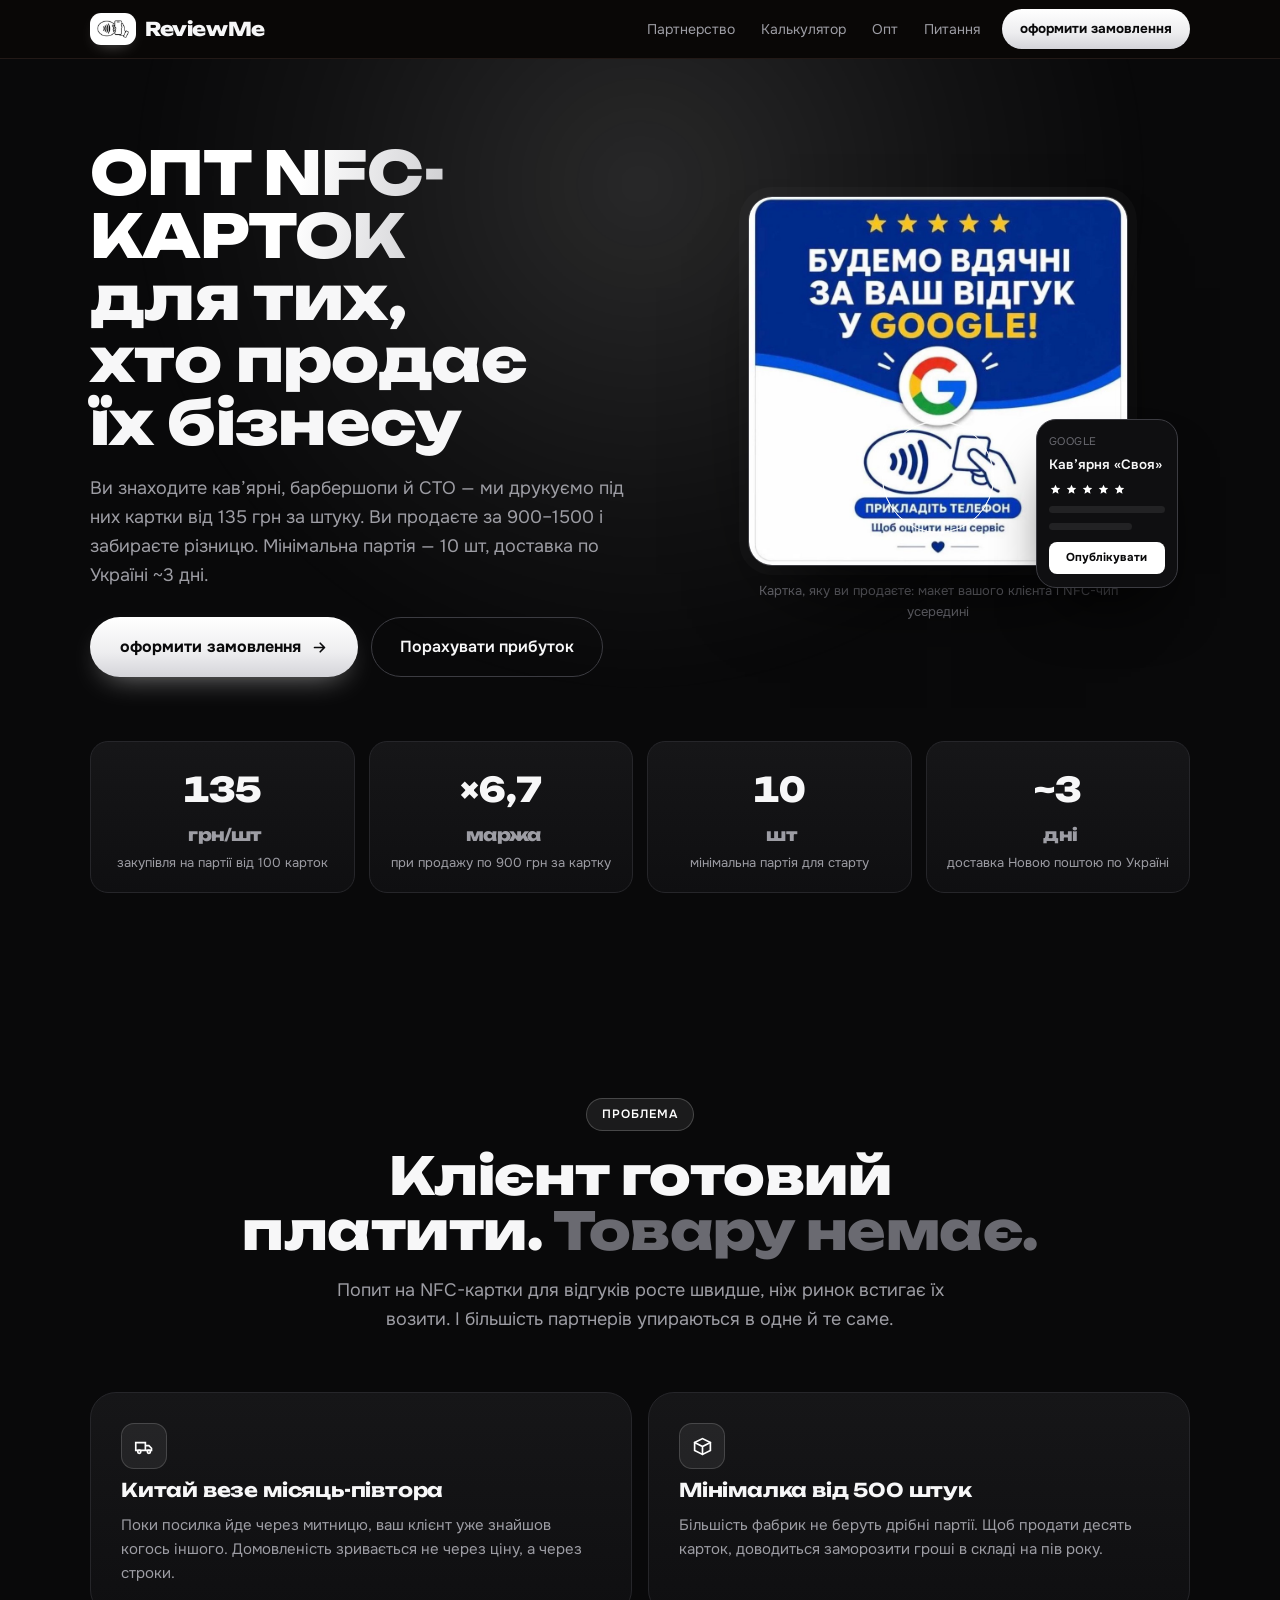
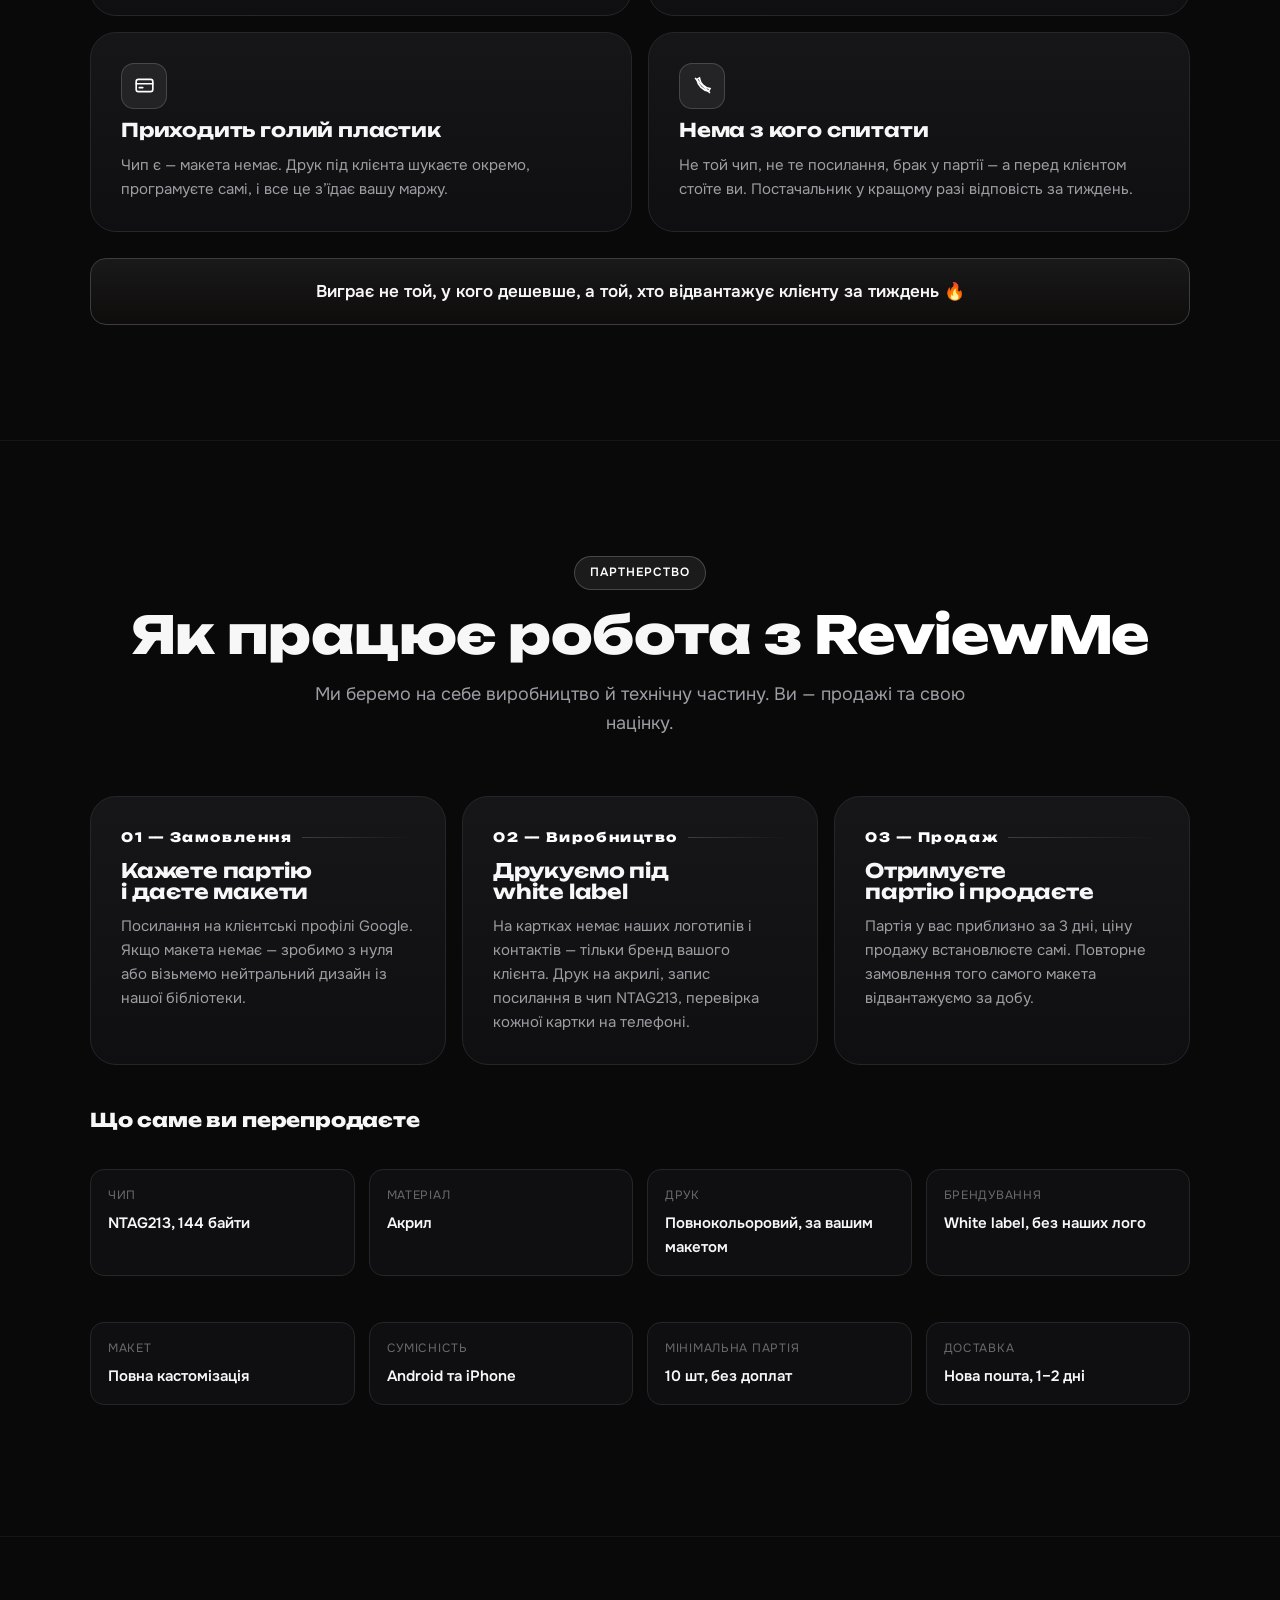
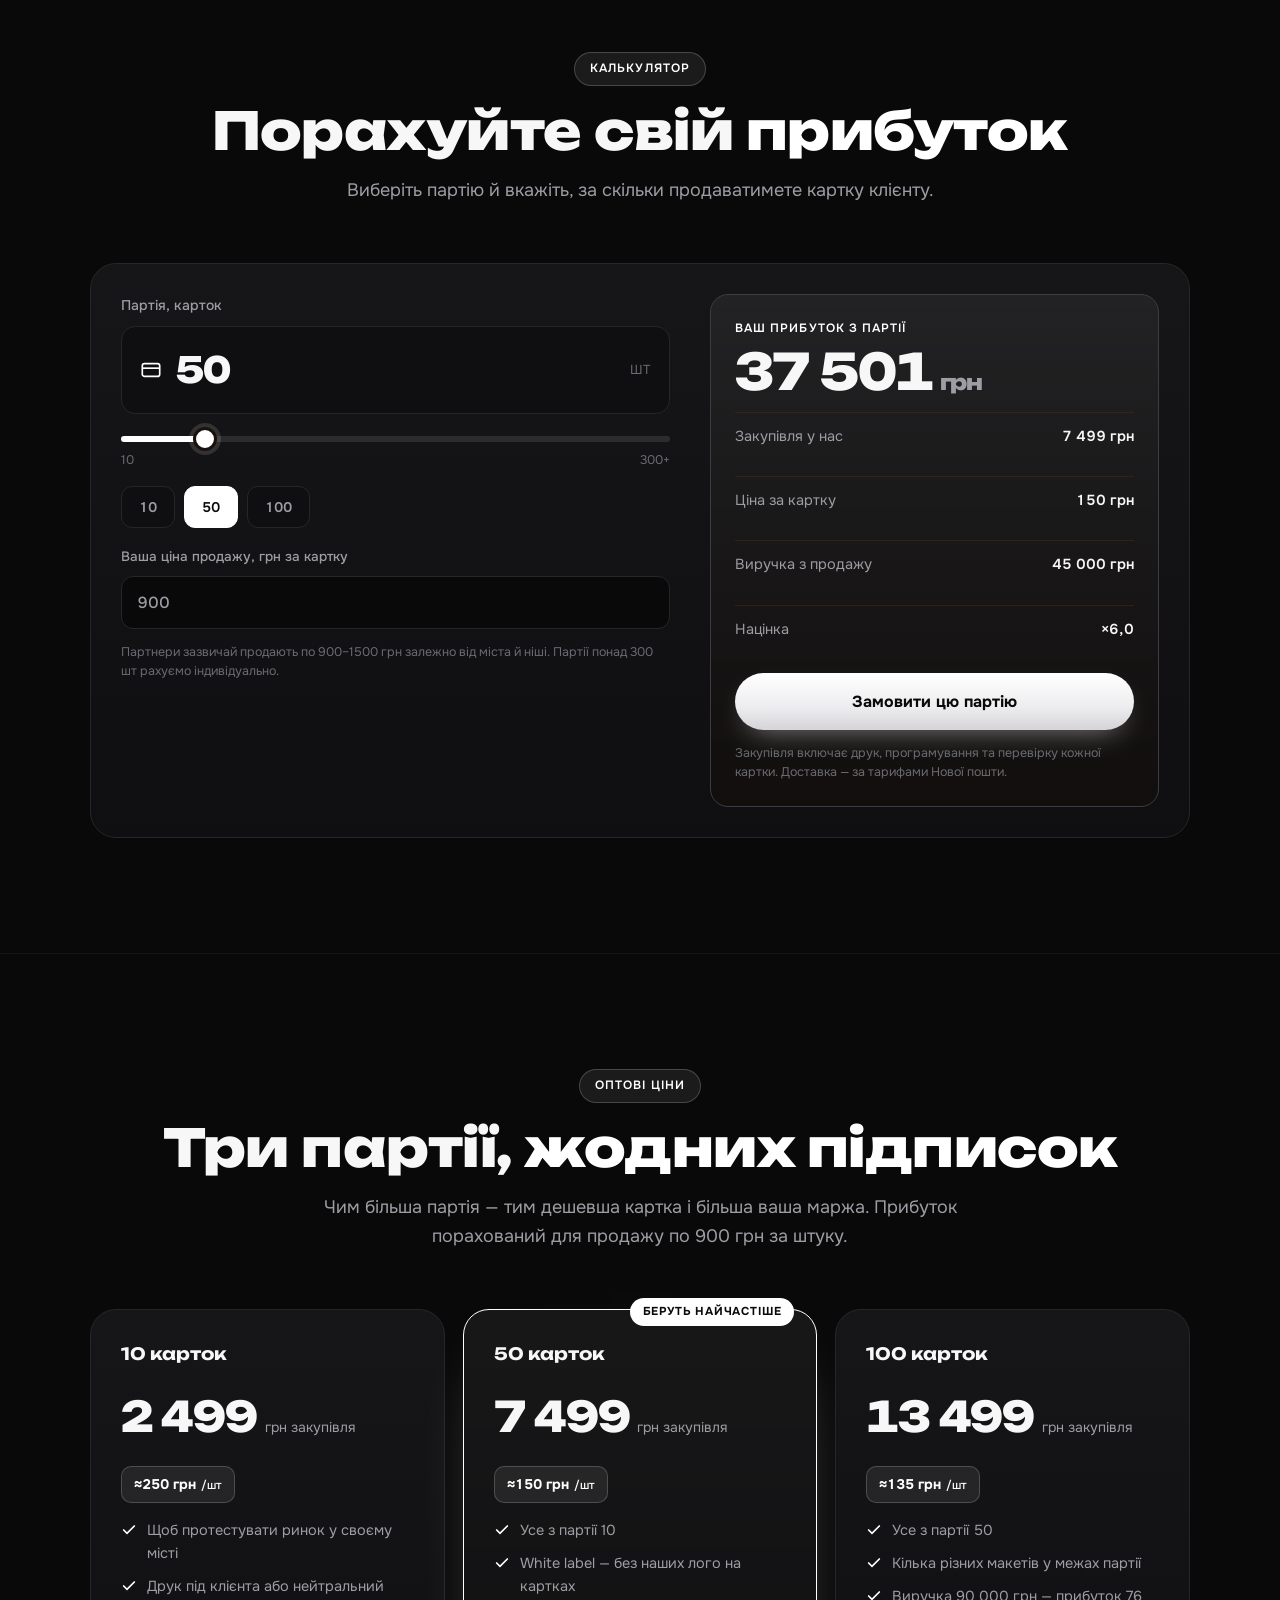
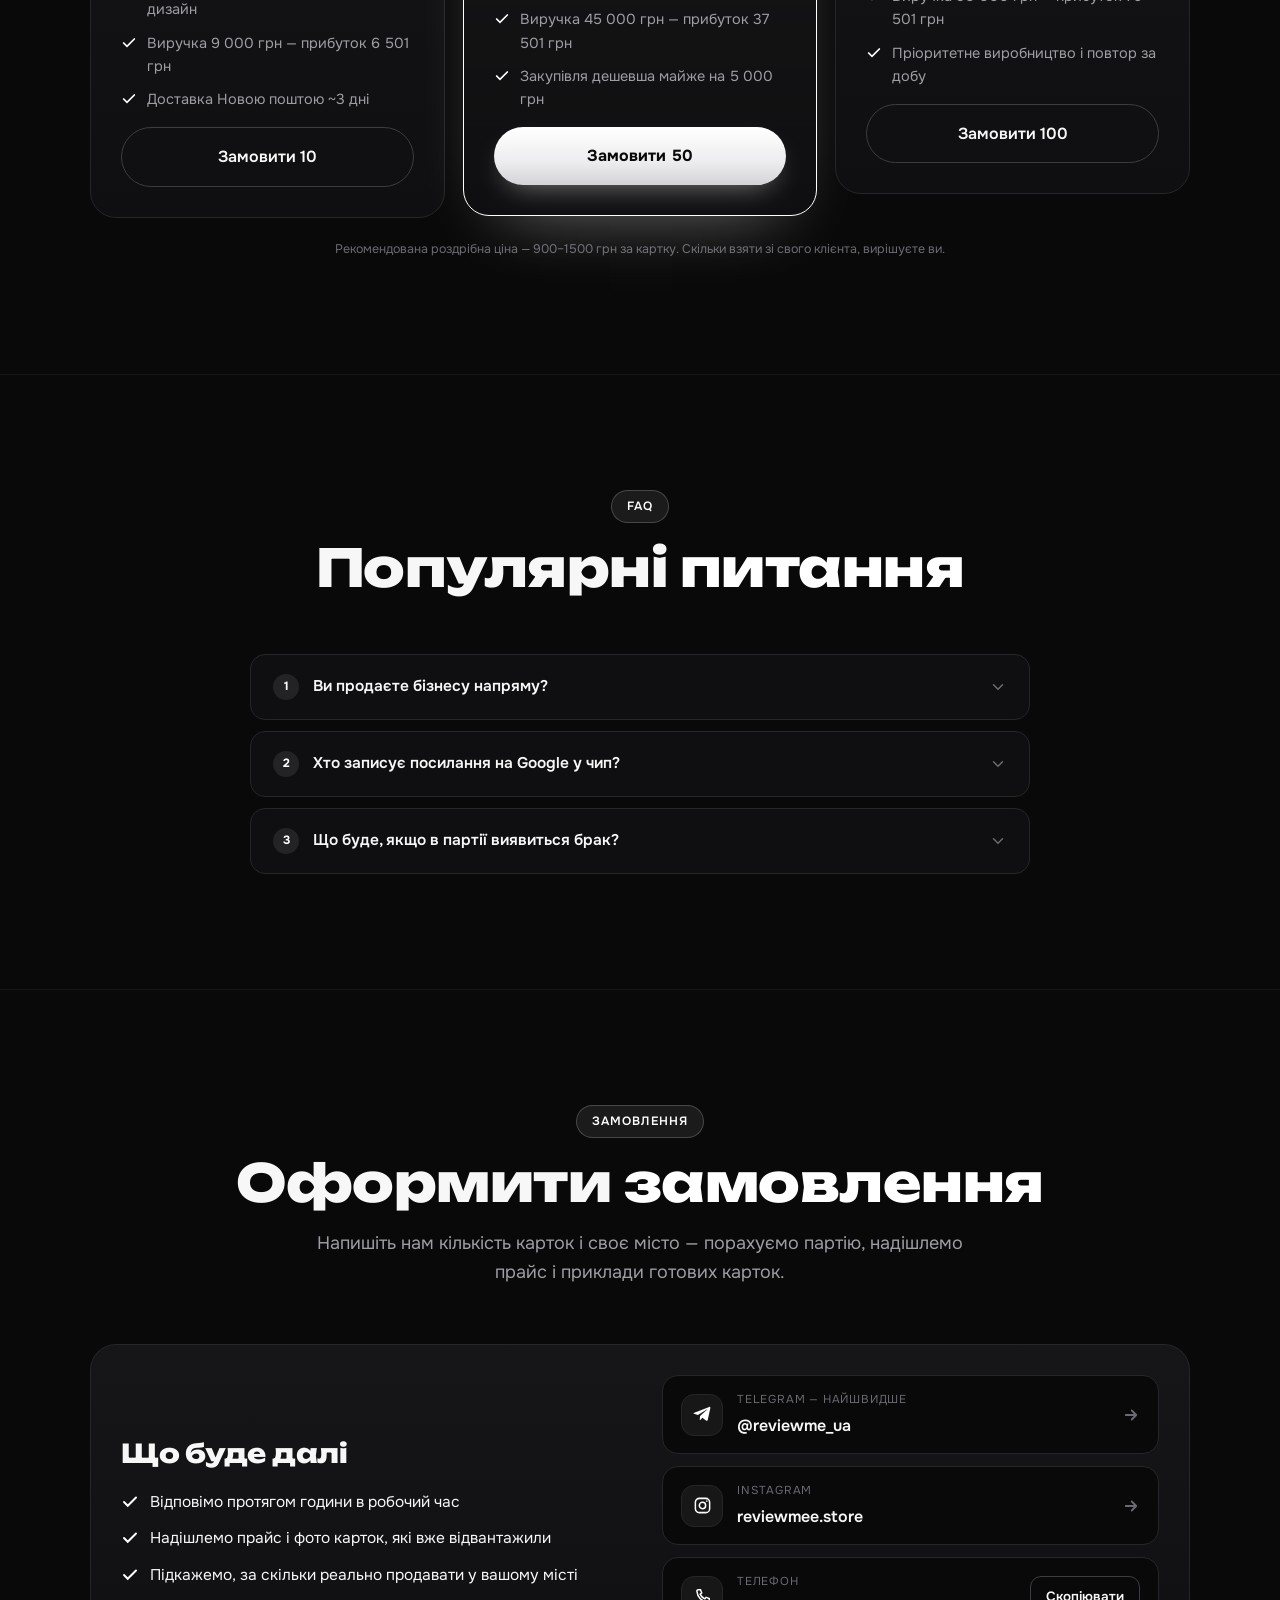
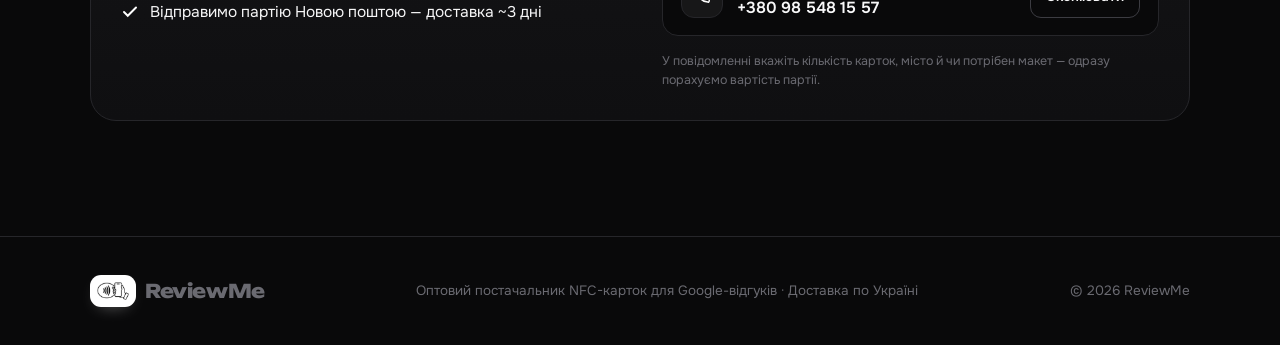
==== index.html @ 2413929a "first" ====
<!doctype html>
<html lang="uk">
<head>
<meta charset="utf-8">
<meta name="viewport" content="width=device-width, initial-scale=1, viewport-fit=cover">
<meta name="theme-color" content="#09090A">
<title>ReviewMe NFC-картки</title>
<meta name="description" content="ReviewMe — оптовий постачальник кастомізованих NFC-карток для Google-відгуків. Партії від 10 шт, white label, доставка по Україні ~3 дні.">
<meta property="og:title" content="ReviewMe — опт NFC-карток для Google-відгуків">
<meta property="og:description" content="Закупівля від 135 грн/шт, продаж від 900 грн. White label, партії від 10 шт, доставка ~3 дні.">
<meta property="og:image" content="assets/card-google.jpg">
<meta property="og:type" content="website">
<link rel="icon" type="image/png" href="assets/favicon.png">
<link rel="preconnect" href="https://fonts.googleapis.com">
<link rel="preconnect" href="https://fonts.gstatic.com" crossorigin>
<link rel="stylesheet" href="https://fonts.googleapis.com/css2?family=Unbounded:wght@600;700;800&family=Onest:wght@400;500;600;700&display=swap">
<link rel="stylesheet" href="css/styles.css">
</head>
<body>
<svg width="0" height="0" style="position:absolute" aria-hidden="true" focusable="false">
  <symbol id="i-check" viewBox="0 0 24 24"><path d="M20 6L9 17l-5-5"/></symbol>
  <symbol id="i-star" viewBox="0 0 24 24"><path d="M12 3l2.6 5.7 6.2.7-4.6 4.2 1.3 6.1L12 16.6 6.5 19.7l1.3-6.1L3.2 9.4l6.2-.7L12 3z"/></symbol>
  <symbol id="i-arrow" viewBox="0 0 24 24"><path d="M5 12h14M13 6l6 6-6 6"/></symbol>
</svg>
<header class="nav">
  <div class="wrap nav-in">
    <a class="logo" href="#top">
      <span class="mark" aria-hidden="true"><i class="rm-mark"></i></span>
      ReviewMe
    </a>
    <nav class="nav-links">
      <a href="#how">Партнерство</a>
      <a href="#calc">Калькулятор</a>
      <a href="#prices">Опт</a>
      <a href="#faq">Питання</a>
    </nav>
    <a class="btn sm nav-cta" href="#order"><span class="full">оформити замовлення</span><span class="short">Замовити</span></a>
  </div>
</header>

<main id="top">

<!-- HERO -->
<section class="hero">
  <div class="glow" aria-hidden="true"></div>
  <div class="wrap hero-in">
    <div class="hero-grid">
    <div class="hero-copy">
    <h1>
      <span class="ln cap">Опт NFC-карток</span>
      <span class="ln">для тих, хто продає</span>
      <span class="ln">їх бізнесу</span>
    </h1>
    <p class="hero-sub">Ви знаходите кав’ярні, барбершопи й СТО — ми друкуємо під них картки від 135 грн за штуку. Ви продаєте за 900–1500 і забираєте різницю. Мінімальна партія — 10 шт, доставка по Україні ~3 дні.</p>
    <div class="hero-cta">
      <a class="btn" href="#order">оформити замовлення
        <svg width="17" height="17" aria-hidden="true"><use href="#i-arrow"/></svg>
      </a>
      <a class="btn-2" href="#calc">Порахувати прибуток</a>
    </div>
    </div>

    <figure class="shot">
      <div class="stage">
        <div class="shot-frame">
          <img src="assets/card-google.jpg" alt="NFC-картка з написом «Будемо вдячні за ваш відгук у Google» та зоною прикладання телефона" width="900" height="876">
          <span class="ripple" aria-hidden="true"><span></span><span></span><span></span></span>
        </div>
        <div class="phone" aria-hidden="true">
          <div class="pt">Google</div>
          <div class="pn">Кав’ярня «Своя»</div>
          <div class="pstars"><svg width="13" height="13" aria-hidden="true"><use href="#i-star"/></svg><svg width="13" height="13" aria-hidden="true"><use href="#i-star"/></svg><svg width="13" height="13" aria-hidden="true"><use href="#i-star"/></svg><svg width="13" height="13" aria-hidden="true"><use href="#i-star"/></svg><svg width="13" height="13" aria-hidden="true"><use href="#i-star"/></svg></div>
          <div class="pbar"></div><div class="pbar"></div>
          <div class="pbtn">Опублікувати</div>
        </div>
      </div>
      <figcaption>Картка, яку ви продаєте: макет вашого клієнта і NFC-чип усередині</figcaption>
    </figure>
    </div>

    <div class="stats">
      <div class="stat"><b>135<span class="u">грн/шт</span></b><span>закупівля на партії від 100 карток</span></div>
      <div class="stat"><b>×6,7<span class="u">маржа</span></b><span>при продажу по 900 грн за картку</span></div>
      <div class="stat"><b>10<span class="u">шт</span></b><span>мінімальна партія для старту</span></div>
      <div class="stat"><b>~3<span class="u">дні</span></b><span>доставка Новою поштою по Україні</span></div>
    </div>
  </div>
</section>

<!-- PROBLEM -->
<section class="sec" id="problem">
  <div class="wrap">
    <div class="head">
      <span class="eyebrow">Проблема</span>
      <h2>Клієнт готовий платити. <span class="ghost">Товару немає.</span></h2>
      <p>Попит на NFC-картки для відгуків росте швидше, ніж ринок встигає їх возити. І більшість партнерів упираються в одне й те саме.</p>
    </div>
    <div class="grid2">
      <div class="card prob">
        <div class="ico"><svg width="21" height="21" viewBox="0 0 24 24" fill="none" stroke="#FFFFFF" stroke-width="1.9" stroke-linecap="round"><path d="M2 7.5h11v9H2zM13 11h4l3 3v2.5h-7"/><circle cx="6" cy="18" r="1.8"/><circle cx="17" cy="18" r="1.8"/></svg></div>
        <h3>Китай везе місяць-півтора</h3>
        <p>Поки посилка йде через митницю, ваш клієнт уже знайшов когось іншого. Домовленість зривається не через ціну, а через строки.</p>
      </div>
      <div class="card prob">
        <div class="ico"><svg width="21" height="21" viewBox="0 0 24 24" fill="none" stroke="#FFFFFF" stroke-width="1.9" stroke-linecap="round"><path d="M3 7.5l9-4.5 9 4.5v9l-9 4.5-9-4.5z"/><path d="M3 7.5l9 4.5 9-4.5M12 12v9"/></svg></div>
        <h3>Мінімалка від 500 штук</h3>
        <p>Більшість фабрик не беруть дрібні партії. Щоб продати десять карток, доводиться заморозити гроші в складі на пів року.</p>
      </div>
      <div class="card prob">
        <div class="ico"><svg width="21" height="21" viewBox="0 0 24 24" fill="none" stroke="#FFFFFF" stroke-width="1.9" stroke-linecap="round"><rect x="2.5" y="5" width="19" height="14" rx="2.5"/><path d="M2.5 10h19M6 14.5h4"/></svg></div>
        <h3>Приходить голий пластик</h3>
        <p>Чип є — макета немає. Друк під клієнта шукаєте окремо, програмуєте самі, і все це з’їдає вашу маржу.</p>
      </div>
      <div class="card prob">
        <div class="ico"><svg width="21" height="21" viewBox="0 0 24 24" fill="none" stroke="#FFFFFF" stroke-width="1.9" stroke-linecap="round"><path d="M4 4l16 16"/><path d="M8.5 3.5a14 14 0 0012 12l-1.5 3a17 17 0 01-13.5-13.5z"/></svg></div>
        <h3>Нема з кого спитати</h3>
        <p>Не той чип, не те посилання, брак у партії — а перед клієнтом стоїте ви. Постачальник у кращому разі відповість за тиждень.</p>
      </div>
    </div>
    <div class="banner">Виграє не той, у кого дешевше, а той, хто відвантажує клієнту за тиждень 🔥</div>
  </div>
</section>

<!-- HOW -->
<section class="sec" id="how">
  <div class="wrap">
    <div class="head">
      <span class="eyebrow">Партнерство</span>
      <h2>Як працює робота з <span class="hot">ReviewMe</span></h2>
      <p>Ми беремо на себе виробництво й технічну частину. Ви — продажі та свою націнку.</p>
    </div>
    <div class="steps">
      <div class="card step">
        <div class="n">01 — Замовлення</div>
        <h3>Кажете партію і даєте макети</h3>
        <p>Посилання на клієнтські профілі Google. Якщо макета немає — зробимо з нуля або візьмемо нейтральний дизайн із нашої бібліотеки.</p>
      </div>
      <div class="card step">
        <div class="n">02 — Виробництво</div>
        <h3>Друкуємо під white label</h3>
        <p>На картках немає наших логотипів і контактів — тільки бренд вашого клієнта. Друк на акрилі, запис посилання в чип NTAG213, перевірка кожної картки на телефоні.</p>
      </div>
      <div class="card step">
        <div class="n">03 — Продаж</div>
        <h3>Отримуєте партію і продаєте</h3>
        <p>Партія у вас приблизно за 3 дні, ціну продажу встановлюєте самі. Повторне замовлення того самого макета відвантажуємо за добу.</p>
      </div>
    </div>

    <h3 class="subhead">Що саме ви перепродаєте</h3>
    <div class="specs">
      <dl class="spec"><dt>Чип</dt><dd>NTAG213, 144 байти</dd></dl>
      <dl class="spec"><dt>Матеріал</dt><dd>Акрил</dd></dl>
      <dl class="spec"><dt>Друк</dt><dd>Повнокольоровий, за вашим макетом</dd></dl>
      <dl class="spec"><dt>Брендування</dt><dd>White label, без наших лого</dd></dl>
      <dl class="spec"><dt>Макет</dt><dd>Повна кастомізація</dd></dl>
      <dl class="spec"><dt>Сумісність</dt><dd>Android та iPhone</dd></dl>
      <dl class="spec"><dt>Мінімальна партія</dt><dd>10 шт, без доплат</dd></dl>
      <dl class="spec"><dt>Доставка</dt><dd>Нова пошта, 1–2 дні</dd></dl>
    </div>
  </div>
</section>

<!-- CALC -->
<section class="sec" id="calc">
  <div class="wrap">
    <div class="head">
      <span class="eyebrow">Калькулятор</span>
      <h2>Порахуйте свій <span class="hot">прибуток</span></h2>
      <p>Виберіть партію й вкажіть, за скільки продаватимете картку клієнту.</p>
    </div>
    <div class="card calc">
      <div>
        <span class="lbl" id="qtyLbl">Партія, карток</span>
        <div class="qty-box">
          <svg width="22" height="22" viewBox="0 0 24 24" fill="none" stroke="#FFFFFF" stroke-width="1.8"><rect x="2.5" y="5" width="19" height="14" rx="2.5"/><path d="M2.5 10h19"/></svg>
          <output id="qtyOut" for="qty">50</output>
          <span class="un">шт</span>
        </div>
        <input type="range" id="qty" min="10" max="300" step="5" value="50" aria-labelledby="qtyLbl">
        <div class="range-ends"><span>10</span><span>300+</span></div>
        <div class="presets" role="group" aria-label="Готові партії">
          <button type="button" class="preset" data-q="10">10</button>
          <button type="button" class="preset" data-q="50" aria-pressed="true">50</button>
          <button type="button" class="preset" data-q="100">100</button>
        </div>
        <label class="sellbox" for="sell">Ваша ціна продажу, грн за картку
          <input id="sell" type="number" min="100" max="5000" step="50" value="900" inputmode="numeric" enterkeyhint="done">
        </label>
        <p class="note">Партнери зазвичай продають по 900–1500 грн залежно від міста й ніші. Партії понад 300 шт рахуємо індивідуально.</p>
      </div>

      <div class="result">
        <div class="rt">Ваш прибуток з партії</div>
        <div class="total"><span id="profit">37 501</span><span class="cur">грн</span></div>
        <div class="rrow"><span>Закупівля у нас</span><b id="total">7 499 грн</b></div>
        <div class="rrow"><span>Ціна за картку</span><b id="per">150 грн</b></div>
        <div class="rrow"><span>Виручка з продажу</span><b id="rev">45 000 грн</b></div>
        <div class="rrow"><span>Націнка</span><b id="margin">×6,0</b></div>
        <a class="btn btn-block" href="#order">Замовити цю партію</a>
        <p class="note">Закупівля включає друк, програмування та перевірку кожної картки. Доставка — за тарифами Нової пошти.</p>
      </div>
    </div>
  </div>
</section>

<!-- PRICES -->
<section class="sec" id="prices">
  <div class="wrap">
    <div class="head">
      <span class="eyebrow">Оптові ціни</span>
      <h2>Три партії, <span class="hot">жодних підписок</span></h2>
      <p>Чим більша партія — тим дешевша картка і більша ваша маржа. Прибуток порахований для продажу по 900 грн за штуку.</p>
    </div>
    <div class="plans">
      <div class="card plan" data-qty="10" data-price="2499">
        <span class="qty">10 карток</span>
        <div class="pr"><b>2 499</b><i>грн закупівля</i></div>
        <span class="per">≈250 грн<small>/шт</small></span>
        <ul>
          <li><svg class="ic-check" width="16" height="16" aria-hidden="true"><use href="#i-check"/></svg>Щоб протестувати ринок у своєму місті</li>
          <li><svg class="ic-check" width="16" height="16" aria-hidden="true"><use href="#i-check"/></svg>Друк під клієнта або нейтральний дизайн</li>
          <li><svg class="ic-check" width="16" height="16" aria-hidden="true"><use href="#i-check"/></svg>Виручка 9 000 грн — прибуток 6 501 грн</li>
          <li><svg class="ic-check" width="16" height="16" aria-hidden="true"><use href="#i-check"/></svg>Доставка Новою поштою ~3 дні</li>
        </ul>
        <a class="btn-2" href="#order">Замовити 10</a>
      </div>
      <div class="card plan best" data-qty="50" data-price="7499">
        <span class="tag">Беруть найчастіше</span>
        <span class="qty">50 карток</span>
        <div class="pr"><b>7 499</b><i>грн закупівля</i></div>
        <span class="per">≈150 грн<small>/шт</small></span>
        <ul>
          <li><svg class="ic-check" width="16" height="16" aria-hidden="true"><use href="#i-check"/></svg>Усе з партії 10</li>
          <li><svg class="ic-check" width="16" height="16" aria-hidden="true"><use href="#i-check"/></svg>White label — без наших лого на картках</li>
          <li><svg class="ic-check" width="16" height="16" aria-hidden="true"><use href="#i-check"/></svg>Виручка 45 000 грн — прибуток 37 501 грн</li>
          <li><svg class="ic-check" width="16" height="16" aria-hidden="true"><use href="#i-check"/></svg>Закупівля дешевша майже на 5 000 грн</li>
        </ul>
        <a class="btn" href="#order">Замовити 50</a>
      </div>
      <div class="card plan" data-qty="100" data-price="13499">
        <span class="qty">100 карток</span>
        <div class="pr"><b>13 499</b><i>грн закупівля</i></div>
        <span class="per">≈135 грн<small>/шт</small></span>
        <ul>
          <li><svg class="ic-check" width="16" height="16" aria-hidden="true"><use href="#i-check"/></svg>Усе з партії 50</li>
          <li><svg class="ic-check" width="16" height="16" aria-hidden="true"><use href="#i-check"/></svg>Кілька різних макетів у межах партії</li>
          <li><svg class="ic-check" width="16" height="16" aria-hidden="true"><use href="#i-check"/></svg>Виручка 90 000 грн — прибуток 76 501 грн</li>
          <li><svg class="ic-check" width="16" height="16" aria-hidden="true"><use href="#i-check"/></svg>Пріоритетне виробництво і повтор за добу</li>
        </ul>
        <a class="btn-2" href="#order">Замовити 100</a>
      </div>
    </div>
    <p class="note note-center">Рекомендована роздрібна ціна — 900–1500 грн за картку. Скільки взяти зі свого клієнта, вирішуєте ви.</p>
  </div>
</section>

<!-- FAQ -->
<section class="sec" id="faq">
  <div class="wrap">
    <div class="head">
      <span class="eyebrow">FAQ</span>
      <h2>Популярні <span class="hot">питання</span></h2>
    </div>
    <div class="faq">
      <details>
        <summary><span class="num">1</span>Ви продаєте бізнесу напряму?<svg class="chev" width="18" height="18" viewBox="0 0 24 24" fill="none" stroke="currentColor" stroke-width="2" stroke-linecap="round"><path d="M6 9l6 6 6-6"/></svg></summary>
        <p>Ні. Ми працюємо тільки на опт із партнерами. До ваших клієнтів не звертаємось, своїх контактів на картках не лишаємо і у вашому місті з вами не конкуруємо.</p>
      </details>
      <details>
        <summary><span class="num">2</span>Хто записує посилання на Google у чип?<svg class="chev" width="18" height="18" viewBox="0 0 24 24" fill="none" stroke="currentColor" stroke-width="2" stroke-linecap="round"><path d="M6 9l6 6 6-6"/></svg></summary>
        <p>Ви самі — під кожного свого клієнта. Картки приходять чистими: відкриваєте застосунок для NFC, вставляєте посилання на профіль клієнта й прикладаєте картку. Це займає хвилину, перезаписувати можна скільки завгодно разів.</p>
      </details>
      <details>
        <summary><span class="num">3</span>Що буде, якщо в партії виявиться брак?<svg class="chev" width="18" height="18" viewBox="0 0 24 24" fill="none" stroke="currentColor" stroke-width="2" stroke-linecap="round"><path d="M6 9l6 6 6-6"/></svg></summary>
        <p>Кожну картку перевіряємо перед відправкою. Якщо чип усе ж відмовив протягом 12 місяців — міняємо за наш рахунок і без розглядів, щоб ви не втратили клієнта.</p>
      </details>
    </div>
  </div>
</section>

<!-- ORDER -->
<section class="sec" id="order">
  <div class="wrap">
    <div class="head">
      <span class="eyebrow">Замовлення</span>
      <h2>Оформити <span class="hot">замовлення</span></h2>
      <p>Напишіть нам кількість карток і своє місто — порахуємо партію, надішлемо прайс і приклади готових карток.</p>
    </div>
    <div class="card order">
      <div>
        <h3 class="order-title">Що буде далі</h3>
        <ul>
          <li><svg class="ic-check" width="18" height="18" aria-hidden="true"><use href="#i-check"/></svg>Відповімо протягом години в робочий час</li>
          <li><svg class="ic-check" width="18" height="18" aria-hidden="true"><use href="#i-check"/></svg>Надішлемо прайс і фото карток, які вже відвантажили</li>
          <li><svg class="ic-check" width="18" height="18" aria-hidden="true"><use href="#i-check"/></svg>Підкажемо, за скільки реально продавати у вашому місті</li>
          <li><svg class="ic-check" width="18" height="18" aria-hidden="true"><use href="#i-check"/></svg>Відправимо партію Новою поштою — доставка ~3 дні</li>
        </ul>
      </div>

      <div class="contact-list">
        <a class="contact" href="https://t.me/reviewme_ua">
          <span class="ci"><svg width="19" height="19" viewBox="0 0 24 24" fill="#FFFFFF"><path d="M21.8 4.3L18.6 19c-.2 1-.9 1.3-1.8.8l-4.9-3.6-2.4 2.3c-.3.3-.5.5-1 .5l.4-5 9.1-8.2c.4-.3-.1-.5-.6-.2L6.2 12.7l-4.8-1.5c-1-.3-1-1 .2-1.5l18.9-7.3c.9-.3 1.6.2 1.3 1.9z"/></svg></span>
          <span class="ct"><span>Telegram — найшвидше</span><b>@reviewme_ua</b></span>
          <svg class="go" width="18" height="18" aria-hidden="true"><use href="#i-arrow"/></svg>
        </a>

        <a class="contact" href="https://www.instagram.com/reviewmee.store">
          <span class="ci"><svg width="19" height="19" viewBox="0 0 24 24" fill="none" stroke="#FFFFFF" stroke-width="1.9"><rect x="3" y="3" width="18" height="18" rx="5"/><circle cx="12" cy="12" r="4"/><circle cx="17.5" cy="6.5" r="1" fill="#FFFFFF" stroke="none"/></svg></span>
          <span class="ct"><span>Instagram</span><b>reviewmee.store</b></span>
          <svg class="go" width="18" height="18" aria-hidden="true"><use href="#i-arrow"/></svg>
        </a>

        <div class="contact">
          <span class="ci"><svg width="19" height="19" viewBox="0 0 24 24" fill="none" stroke="#FFFFFF" stroke-width="1.9" stroke-linecap="round"><path d="M6.5 3.5h3l1.5 4-2 1.5a12 12 0 006 6l1.5-2 4 1.5v3c0 1-.8 1.7-1.8 1.6C11 18.4 5.6 13 4.9 5.3 4.8 4.3 5.5 3.5 6.5 3.5z"/></svg></span>
          <span class="ct"><span>Телефон</span><b><a id="tel" class="tel" href="tel:+380985481557">+380 98 548 15 57</a></b></span>
          <button class="copybtn" type="button" data-copy="tel">Скопіювати</button>
        </div>

        <p class="note">У повідомленні вкажіть кількість карток, місто й чи потрібен макет — одразу порахуємо вартість партії.</p>
      </div>
    </div>
  </div>
</section>

</main>

<footer>
  <div class="wrap foot">
    <a class="logo" href="#top">
      <span class="mark" aria-hidden="true"><i class="rm-mark"></i></span>
      ReviewMe
    </a>
    <span>Оптовий постачальник NFC-карток для Google-відгуків · Доставка по Україні</span>
    <span>© 2026 ReviewMe</span>
  </div>
</footer>

<div class="sticky" id="sticky"><a class="btn" href="#order">оформити замовлення</a></div>

<script src="js/main.js" defer></script>
</body>
</html>
---- css/styles.css ----
:root{
  color-scheme: dark;
  --ink:#09090A;
  --ink-2:#0F0F11;
  --surface:#161618;
  --surface-2:#1C1C1F;
  --line:#26262A;
  --line-hot:#3C3C42;
  --text:#F7F7F8;
  --muted:#9D9DA4;
  --dim:#6A6A71;
  --accent:#FFFFFF;
  --accent-soft:#FFFFFF;
  --accent-deep:#C9C9CE;
  --on-accent:#0A0A0B;
  --star:#FFFFFF;
  --ok:#FFFFFF;
  --radius:18px;
  --radius-lg:26px;
  --maxw:1140px;
  --display:"Unbounded","Trebuchet MS",system-ui,sans-serif;
  --body:"Onest","Helvetica Neue",Arial,sans-serif;
}
html{-webkit-text-size-adjust:100%;text-size-adjust:100%;scroll-behavior:smooth;scroll-padding-top:78px}
*{box-sizing:border-box;-webkit-tap-highlight-color:transparent}
[hidden]{display:none!important}
body{
  margin:0;
  background:var(--ink);
  color:var(--text);
  font-family:var(--body);
  font-size:16px;
  line-height:1.6;
  -webkit-font-smoothing:antialiased;
  overflow-x:hidden;
}
img{max-width:100%}
a{color:inherit}
h1,h2,h3,h4{font-family:var(--display);font-weight:800;line-height:1.05;margin:0;text-wrap:balance;letter-spacing:-0.01em}
p{margin:0}
button,input,select{font:inherit;color:inherit}

.wrap{width:100%;max-width:var(--maxw);margin-inline:auto;padding-inline:20px}
section{position:relative}
.sec{padding-block:clamp(64px,9vw,118px)}
.sec + .sec{border-top:1px solid rgba(42,31,27,.55)}

/* ---------- shared bits ---------- */
.eyebrow{
  display:inline-block;padding:6px 15px;border-radius:999px;
  background:rgba(255,255,255,0.074);border:1px solid rgba(255,255,255,0.198);
  color:var(--accent-soft);font-size:12px;font-weight:600;letter-spacing:.09em;text-transform:uppercase;
}
.head{text-align:center;display:flex;flex-direction:column;align-items:center;gap:18px;margin-bottom:clamp(34px,5vw,58px)}
.head h2{font-size:clamp(28px,5.1vw,52px)}
.head p{color:var(--muted);max-width:56ch;font-size:clamp(15px,1.6vw,18px)}
.hot{color:var(--accent)}
.ghost{color:var(--dim)}

.btn{
  display:inline-flex;align-items:center;justify-content:center;gap:10px;
  padding:16px 30px;border-radius:999px;border:0;cursor:pointer;
  font-family:var(--body);font-weight:700;font-size:16px;text-decoration:none;
  background:linear-gradient(180deg,#FFFFFF,#EDEDEF 60%,#D4D4D9);
  color:var(--on-accent);box-shadow:0 12px 30px -14px rgba(255,255,255,.55);
  transition:transform .18s ease, box-shadow .18s ease, filter .18s ease;
}
.btn:hover{transform:translateY(-2px);box-shadow:0 18px 40px -14px rgba(255,255,255,.7)}
.btn.sm{padding:9px 18px;font-size:13.5px;box-shadow:none}
.btn-2{
  display:inline-flex;align-items:center;justify-content:center;gap:10px;
  padding:16px 28px;border-radius:999px;cursor:pointer;text-decoration:none;
  background:transparent;border:1px solid var(--line-hot);color:var(--text);font-weight:600;
  transition:background .18s ease,border-color .18s ease;
}
.btn-2:hover{background:rgba(255,255,255,0.05);border-color:var(--accent)}
:focus-visible{outline:2px solid var(--accent-soft);outline-offset:3px;border-radius:6px}

.card{
  background:linear-gradient(180deg,var(--surface),var(--ink-2));
  border:1px solid var(--line);border-radius:var(--radius-lg);
  padding:clamp(22px,2.6vw,30px);
}

/* ---------- header ---------- */
header.nav{
  position:sticky;top:env(safe-area-inset-top,0px);z-index:40;
  background:rgba(10,8,7,.82);backdrop-filter:blur(14px);
  border-bottom:1px solid rgba(42,31,27,.8);
}
.nav-in{display:flex;align-items:center;gap:22px;height:58px}
.logo{display:flex;align-items:center;gap:9px;font-family:var(--display);font-weight:800;font-size:19px;letter-spacing:-.02em;text-decoration:none}
.logo .mark{
  width:46px;height:32px;border-radius:11px;display:grid;place-items:center;
  background:#FFFFFF;
  box-shadow:0 6px 18px -10px rgba(255,255,255,.6);
}
.rm-mark{
  display:block;width:32px;height:18px;
  background:url("../assets/logo-mark.png") center/contain no-repeat;
}
.rm-mark.lg{width:40px;height:22px}
.nav-links{display:flex;gap:26px;margin-left:auto;font-size:14px;color:var(--muted)}
.nav-links a{text-decoration:none;transition:color .15s ease}
.nav-links a:hover{color:var(--text)}
.nav .btn{margin-left:auto}
.nav-links + .btn{margin-left:0}

/* ---------- hero ---------- */
.hero{position:relative;overflow:hidden;padding-block:clamp(48px,6.5vw,86px) clamp(56px,7vw,96px)}
.glow{position:absolute;inset:0;pointer-events:none;z-index:0}
.glow::before{
  content:"";position:absolute;left:50%;top:-46%;translate:-50% 0;
  width:min(1100px,150vw);aspect-ratio:1/1;border-radius:50%;
  background:radial-gradient(circle,rgba(255,255,255,.13),rgba(255,255,255,.04) 42%,transparent 66%);
  filter:blur(8px);
}
.hero-in{position:relative;z-index:1}
.hero-grid{display:grid;grid-template-columns:1.04fr .96fr;gap:clamp(26px,4vw,54px);align-items:center}
.hero-copy{display:flex;flex-direction:column;align-items:flex-start;text-align:left}
.hero h1{font-size:clamp(31px,5.4vw,60px);line-height:1.04;max-width:13ch}
.hero h1 .ln{display:block}
.hero h1 .cap{
  text-transform:uppercase;letter-spacing:-.02em;
  background:linear-gradient(100deg,#FFFFFF,#FFFFFF 38%,#8E8E96);
  -webkit-background-clip:text;background-clip:text;color:transparent;
}
.hero-sub{color:var(--muted);font-size:clamp(15px,1.8vw,18px);max-width:58ch;margin-top:20px}
.hero-cta{display:flex;flex-wrap:wrap;gap:13px;margin-top:28px}
.trust{display:flex;align-items:center;flex-wrap:wrap;gap:10px;margin-top:20px;color:var(--dim);font-size:13.5px;max-width:46ch}
.stars{display:inline-flex;gap:2px}

/* ---------- product shot ---------- */
.shot{margin:0;width:100%;display:flex;flex-direction:column;align-items:center;gap:15px}
.stage{position:relative;display:inline-block;width:min(380px,100%)}
.shot-frame{
  position:relative;border-radius:24px;overflow:hidden;
  border:1px solid var(--line-hot);
  box-shadow:0 50px 90px -42px rgba(0,0,0,.95), 0 0 0 9px rgba(255,255,255,.025);
}
.shot-frame img{display:block;width:100%;height:auto}
.shot figcaption{color:var(--dim);font-size:13px;max-width:40ch;text-align:center}
.ripple{position:absolute;left:50%;top:76%;translate:-50% -50%;width:112px;height:112px;pointer-events:none}
.ripple span{
  position:absolute;inset:0;border-radius:50%;border:1.5px solid rgba(255,255,255,.55);
  animation:pulse 2.6s ease-out infinite;
}
.ripple span:nth-child(2){animation-delay:.85s}
.ripple span:nth-child(3){animation-delay:1.7s}
@keyframes pulse{0%{transform:scale(.4);opacity:.8}100%{transform:scale(1.25);opacity:0}}
.phone{
  position:absolute;right:-13%;bottom:-6%;width:142px;
  background:var(--ink-2);border:1px solid var(--line-hot);border-radius:20px;padding:13px 12px;
  box-shadow:0 34px 60px -24px rgba(0,0,0,.95);
}
.phone .pt{font-size:11px;color:var(--dim);letter-spacing:.05em;text-transform:uppercase}
.phone .pn{font-weight:600;font-size:13.5px;margin-top:6px;line-height:1.3;text-align:left}
.phone .pstars{display:flex;gap:3px;margin-top:9px}
.phone .pbar{margin-top:10px;height:7px;border-radius:4px;background:rgba(255,255,255,.08)}
.phone .pbar + .pbar{width:72%}
.phone .pbtn{margin-top:12px;background:var(--accent);color:var(--on-accent);font-size:11.5px;font-weight:700;text-align:center;border-radius:8px;padding:7px}
@media(prefers-reduced-motion:reduce){.ripple span{animation:none;opacity:.3;transform:scale(1)}}
@media(max-width:1060px){.phone{display:none}}
@media(max-width:900px){
  .hero-grid{grid-template-columns:1fr}
  .shot{margin-top:clamp(34px,5vw,48px)}
  .stage{width:min(380px,88%)}
}

.stats{display:grid;grid-template-columns:repeat(4,1fr);gap:14px;margin-top:clamp(44px,5vw,66px);position:relative;z-index:1}
.stat{
  background:linear-gradient(180deg,var(--surface),var(--ink-2));
  border:1px solid var(--line);border-radius:var(--radius);padding:20px 18px;text-align:center;
}
.stat b{display:block;font-family:var(--display);font-weight:800;font-size:clamp(22px,3.2vw,34px);letter-spacing:-.02em;font-variant-numeric:tabular-nums}
.stat b .u{font-size:.5em;color:var(--muted);margin-left:5px}
.stat span{display:block;color:var(--muted);font-size:13px;line-height:1.4;margin-top:7px}

/* ---------- problems ---------- */
.grid2{display:grid;grid-template-columns:repeat(2,1fr);gap:16px}
.prob{display:flex;flex-direction:column;gap:12px}
.ico{
  width:46px;height:46px;border-radius:13px;display:grid;place-items:center;
  background:rgba(255,255,255,0.068);border:1px solid rgba(255,255,255,0.161);
}
.prob h3{font-size:19px;font-family:var(--display);font-weight:700}
.prob p{color:var(--muted);font-size:15px}
.banner{
  margin-top:26px;text-align:center;padding:19px 24px;border-radius:16px;
  background:linear-gradient(180deg,rgba(255,255,255,0.066),rgba(18,14,12,.6));
  border:1px solid var(--line-hot);color:var(--text);font-weight:600;font-size:clamp(14px,1.7vw,17px);
}

/* ---------- steps ---------- */
.steps{display:grid;grid-template-columns:repeat(3,1fr);gap:16px}
.step{position:relative;display:flex;flex-direction:column;gap:12px}
.step .n{
  font-family:var(--display);font-weight:800;font-size:13px;color:var(--accent);
  letter-spacing:.12em;display:flex;align-items:center;gap:10px;
}
.step .n::after{content:"";flex:1;height:1px;background:linear-gradient(90deg,var(--line-hot),transparent)}
.step h3{font-size:20px;font-family:var(--display);font-weight:700}
.step p{color:var(--muted);font-size:15px}

/* ---------- specs ---------- */
.specs{display:grid;grid-template-columns:repeat(4,1fr);gap:14px;margin-top:22px}
.spec{background:var(--ink-2);border:1px solid var(--line);border-radius:14px;padding:16px 17px}
.spec dt{color:var(--dim);font-size:12px;letter-spacing:.06em;text-transform:uppercase}
.spec dd{margin:6px 0 0;font-weight:600;font-size:15px}

/* ---------- calculator ---------- */
.calc{display:grid;grid-template-columns:1.1fr .9fr;gap:clamp(24px,3.4vw,40px);align-items:start}
.lbl{color:var(--muted);font-size:14px;font-weight:500;display:block;margin-bottom:10px}
.qty-box{display:flex;align-items:center;gap:14px;background:var(--ink-2);border:1px solid var(--line);border-radius:14px;padding:14px 18px}
.qty-box output{font-family:var(--display);font-weight:800;font-size:clamp(26px,3.6vw,36px);font-variant-numeric:tabular-nums;letter-spacing:-.02em}
.qty-box .un{margin-left:auto;color:var(--dim);font-size:13px;letter-spacing:.05em;text-transform:uppercase}
input[type=range]{
  -webkit-appearance:none;appearance:none;width:100%;height:6px;border-radius:99px;margin:22px 0 8px;
  background:linear-gradient(90deg,var(--accent) var(--fill,30%),rgba(255,255,255,.1) var(--fill,30%));
}
input[type=range]::-webkit-slider-thumb{-webkit-appearance:none;width:24px;height:24px;border-radius:50%;background:var(--accent);border:3px solid #1A110E;box-shadow:0 0 0 4px rgba(255,255,255,0.124);cursor:pointer}
input[type=range]::-moz-range-thumb{width:20px;height:20px;border-radius:50%;background:var(--accent);border:3px solid #1A110E;cursor:pointer}
.range-ends{display:flex;justify-content:space-between;color:var(--dim);font-size:12.5px}
.presets{display:flex;flex-wrap:wrap;gap:9px;margin-top:16px}
.preset{
  padding:9px 17px;border-radius:11px;background:var(--ink-2);border:1px solid var(--line);
  color:var(--muted);font-weight:600;font-size:14px;cursor:pointer;font-variant-numeric:tabular-nums;
  transition:all .15s ease;
}
.preset:hover{border-color:var(--line-hot);color:var(--text)}
.preset[aria-pressed=true]{background:var(--accent);border-color:var(--accent);color:var(--on-accent)}
.result{background:linear-gradient(180deg,rgba(255,255,255,0.054),rgba(18,14,12,.75));border:1px solid var(--line-hot);border-radius:var(--radius);padding:24px}
.sellbox{display:flex;flex-direction:column;gap:8px;margin-top:18px;color:var(--muted);font-size:13.5px;font-weight:500}
.sellbox input{
  background:var(--ink);border:1px solid var(--line);border-radius:12px;padding:13px 15px;
  font-size:16px;font-variant-numeric:tabular-nums;transition:border-color .15s ease;
}
.sellbox input:focus{border-color:var(--accent);outline:none}
.result .rt{color:var(--accent-soft);font-size:12px;letter-spacing:.09em;text-transform:uppercase;font-weight:600}
.total{font-family:var(--display);font-weight:800;font-size:clamp(34px,5.4vw,50px);letter-spacing:-.03em;margin-top:8px;font-variant-numeric:tabular-nums;line-height:1}
.total .cur{font-size:.42em;color:var(--muted);margin-left:7px}
.rrow{display:flex;justify-content:space-between;gap:12px;padding:12px 0;border-top:1px solid rgba(74,36,26,.6);font-size:14.5px;margin-top:16px}
.rrow span{color:var(--muted)}
.rrow b{font-variant-numeric:tabular-nums;font-weight:600}
.save{color:var(--ok)}
.note{color:var(--dim);font-size:12.5px;margin-top:14px;line-height:1.5}

/* ---------- pricing ---------- */
.plans{display:grid;grid-template-columns:repeat(3,1fr);gap:18px;align-items:start}
.plan{position:relative;display:flex;flex-direction:column;gap:16px}
.plan.best{border-color:var(--accent);background:linear-gradient(180deg,rgba(255,255,255,0.06),var(--ink-2));box-shadow:0 30px 70px -40px rgba(255,255,255,0.496)}
.tag{position:absolute;top:-12px;right:22px;background:var(--accent);color:var(--on-accent);font-size:11.5px;font-weight:700;letter-spacing:.07em;text-transform:uppercase;padding:5px 13px;border-radius:999px}
.plan .qty{font-family:var(--display);font-weight:700;font-size:17px}
.plan .pr{display:flex;align-items:baseline;gap:8px}
.plan .pr b{font-family:var(--display);font-weight:800;font-size:clamp(30px,4.2vw,42px);letter-spacing:-.03em;font-variant-numeric:tabular-nums}
.plan .pr i{font-style:normal;color:var(--muted);font-size:14px}
.per{display:inline-flex;align-self:flex-start;align-items:baseline;gap:5px;background:rgba(255,255,255,0.074);border:1px solid rgba(255,255,255,0.186);color:var(--accent-soft);border-radius:10px;padding:6px 12px;font-weight:700;font-size:14px;font-variant-numeric:tabular-nums}
.plan ul{list-style:none;margin:0;padding:0;display:flex;flex-direction:column;gap:10px;color:var(--muted);font-size:14.5px}
.plan li{display:flex;gap:10px;align-items:flex-start}
.plan li svg{flex:none;margin-top:3px}
.plan .btn,.plan .btn-2{margin-top:auto;width:100%}

/* ---------- faq ---------- */
.faq{max-width:780px;margin-inline:auto;display:flex;flex-direction:column;gap:11px}
details{background:var(--ink-2);border:1px solid var(--line);border-radius:15px;overflow:hidden}
details[open]{border-color:var(--line-hot)}
summary{
  list-style:none;cursor:pointer;padding:19px 22px;display:flex;align-items:center;gap:14px;
  font-weight:600;font-size:15.5px;
}
summary::-webkit-details-marker{display:none}
summary .num{
  flex:none;width:26px;height:26px;border-radius:50%;display:grid;place-items:center;
  background:rgba(255,255,255,0.081);color:var(--accent);font-size:12px;font-weight:700;
}
summary .chev{margin-left:auto;color:var(--dim);transition:transform .2s ease;flex:none}
details[open] summary .chev{transform:rotate(180deg)}
details p{padding:0 22px 20px 62px;color:var(--muted);font-size:15px}

/* ---------- order ---------- */
.order{display:grid;grid-template-columns:1fr 1fr;gap:clamp(24px,3.5vw,44px);align-items:center}
.order ul{list-style:none;margin:22px 0 0;padding:0;display:flex;flex-direction:column;gap:12px;font-size:15.5px}
.order ul li{display:flex;gap:11px;align-items:flex-start;color:var(--text)}
.contact-list{display:flex;flex-direction:column;gap:12px}
.contact{
  display:flex;align-items:center;gap:14px;text-decoration:none;
  background:var(--ink);border:1px solid var(--line);border-radius:16px;padding:15px 18px;
  transition:border-color .16s ease, transform .16s ease;
}
a.contact:hover{border-color:var(--accent);transform:translateY(-2px)}
.contact .ci{width:42px;height:42px;border-radius:13px;flex:none;display:grid;place-items:center;background:rgba(255,255,255,.06);border:1px solid var(--line)}
.contact .ct{display:flex;flex-direction:column;gap:3px;min-width:0}
.contact .ct span{font-size:11.5px;color:var(--dim);letter-spacing:.07em;text-transform:uppercase}
.contact .ct b{font-size:16px;font-weight:600;word-break:break-word}
.contact .go{margin-left:auto;color:var(--dim);flex:none}
.copybtn{
  margin-left:auto;flex:none;background:transparent;border:1px solid var(--line-hot);
  color:var(--text);border-radius:11px;padding:9px 15px;font-size:13.5px;font-weight:600;cursor:pointer;
  transition:border-color .16s ease;
}
.copybtn:hover{border-color:var(--accent)}
.contact-list .note{margin-top:4px}

/* ---------- footer ---------- */
footer{border-top:1px solid var(--line);padding-block:38px;color:var(--dim);font-size:13.5px}
.foot{display:flex;flex-wrap:wrap;gap:18px;align-items:center;justify-content:space-between}
.foot a{text-decoration:none}
.foot a:hover{color:var(--text)}

.sticky{
  position:fixed;right:18px;bottom:calc(18px + env(safe-area-inset-bottom,0px));z-index:50;
  opacity:0;pointer-events:none;transition:opacity .25s ease,transform .25s ease;transform:translateY(10px);
}
.sticky.on{opacity:1;pointer-events:auto;transform:none}

@media(max-width:900px){
  .calc,.order{grid-template-columns:1fr}
  .plans{grid-template-columns:1fr}
  .steps{grid-template-columns:1fr}
  .specs{grid-template-columns:repeat(2,1fr)}
  .stats{grid-template-columns:repeat(2,1fr)}
  .nav-links{display:none}
}


/* ---------- utilities & icons ---------- */
.ic-check{flex:none;margin-top:3px;fill:none;stroke:#FFFFFF;stroke-width:2.6;stroke-linecap:round}
.order ul .ic-check{margin-top:3px}
.mlist .ic-check{margin-top:4px}
[class~="go"],.btn svg{fill:none;stroke:currentColor;stroke-width:2.4;stroke-linecap:round;stroke-linejoin:round}
.pstars svg{fill:#FFFFFF}
.subhead{margin-top:46px;font-size:19px}
.order-title{font-size:clamp(20px,2.6vw,26px)}
.btn-block{width:100%;margin-top:20px}
.note-center{text-align:center;margin-top:22px}
.per small{font-weight:500}

.nav-cta .short{display:none}
.nav-cta{white-space:nowrap}
.tel{text-decoration:none}
@media(prefers-reduced-motion:reduce){html{scroll-behavior:auto}}

/* ---------- touch devices: no sticky hover states ---------- */
@media(hover:none){
  .btn:hover,a.contact:hover{transform:none}
  .btn:hover{box-shadow:0 12px 30px -14px rgba(255,255,255,.55)}
}

/* ---------- phones ---------- */
@media(max-width:640px){
  body{font-size:15.5px}
  .wrap{padding-inline:max(16px,env(safe-area-inset-left)) max(16px,env(safe-area-inset-right))}
  .sec{padding-block:52px}
  .head{gap:14px;margin-bottom:28px}
  .nav-in{height:50px;gap:10px}
  .logo{font-size:16px;gap:7px}
  .logo .mark{width:36px;height:26px;border-radius:9px}
  .rm-mark{width:26px;height:14px}
  .nav-cta .full{display:none}
  .nav-cta .short{display:inline}
  .nav .btn.sm{min-height:36px;padding:7px 16px;font-size:13px;margin-left:auto}

  .hero{padding-block:32px 48px}
  .hero-sub{margin-top:16px}
  .hero-cta{margin-top:22px;width:100%}
  .hero-cta .btn,.hero-cta .btn-2{width:100%;min-height:54px}
  .stats{gap:10px;margin-top:36px}
  .stat{padding:16px 12px}

  .grid2,.steps{gap:12px}
  .grid2{grid-template-columns:1fr}
  .card{padding:20px 18px;border-radius:22px}
  .specs{gap:10px}
  .spec{padding:13px 14px}
  .banner{padding:16px 18px}

  /* calculator */
  .qty-box{padding:12px 16px}
  input[type=range]{height:8px;margin:26px 0 10px;touch-action:pan-y}
  input[type=range]::-webkit-slider-thumb{width:32px;height:32px}
  input[type=range]::-moz-range-thumb{width:26px;height:26px}
  .presets{display:grid;grid-template-columns:repeat(3,1fr);gap:10px}
  .preset{min-height:48px;padding:10px}
  .sellbox input{min-height:50px}
  .result{padding:20px 18px}
  .btn-block{min-height:54px}

  /* pricing */
  .plans{display:flex;flex-direction:column;gap:22px}
  .plan .btn,.plan .btn-2{min-height:54px}

  /* faq */
  summary{padding:16px 16px;min-height:56px;gap:12px}
  details p{padding:0 18px 18px}

  /* order / contacts */
  .contact{padding:13px 14px;gap:12px;min-height:68px}
  .contact .ct b{font-size:15.5px}
  .copybtn{min-height:44px}
  .order ul{gap:14px}

  /* footer + sticky CTA as a full-width bar */
  footer{padding-block:30px calc(96px + env(safe-area-inset-bottom,0px))}
  .foot{flex-direction:column;align-items:flex-start;gap:14px}
  .sticky{
    left:0;right:0;bottom:0;padding:10px 16px calc(10px + env(safe-area-inset-bottom,0px));
    background:rgba(9,9,10,.92);backdrop-filter:blur(14px);border-top:1px solid var(--line);
  }
  .sticky .btn{width:100%;min-height:52px}
}
@media(max-width:380px){
  .stat b{font-size:22px}
  .specs{grid-template-columns:1fr}
}
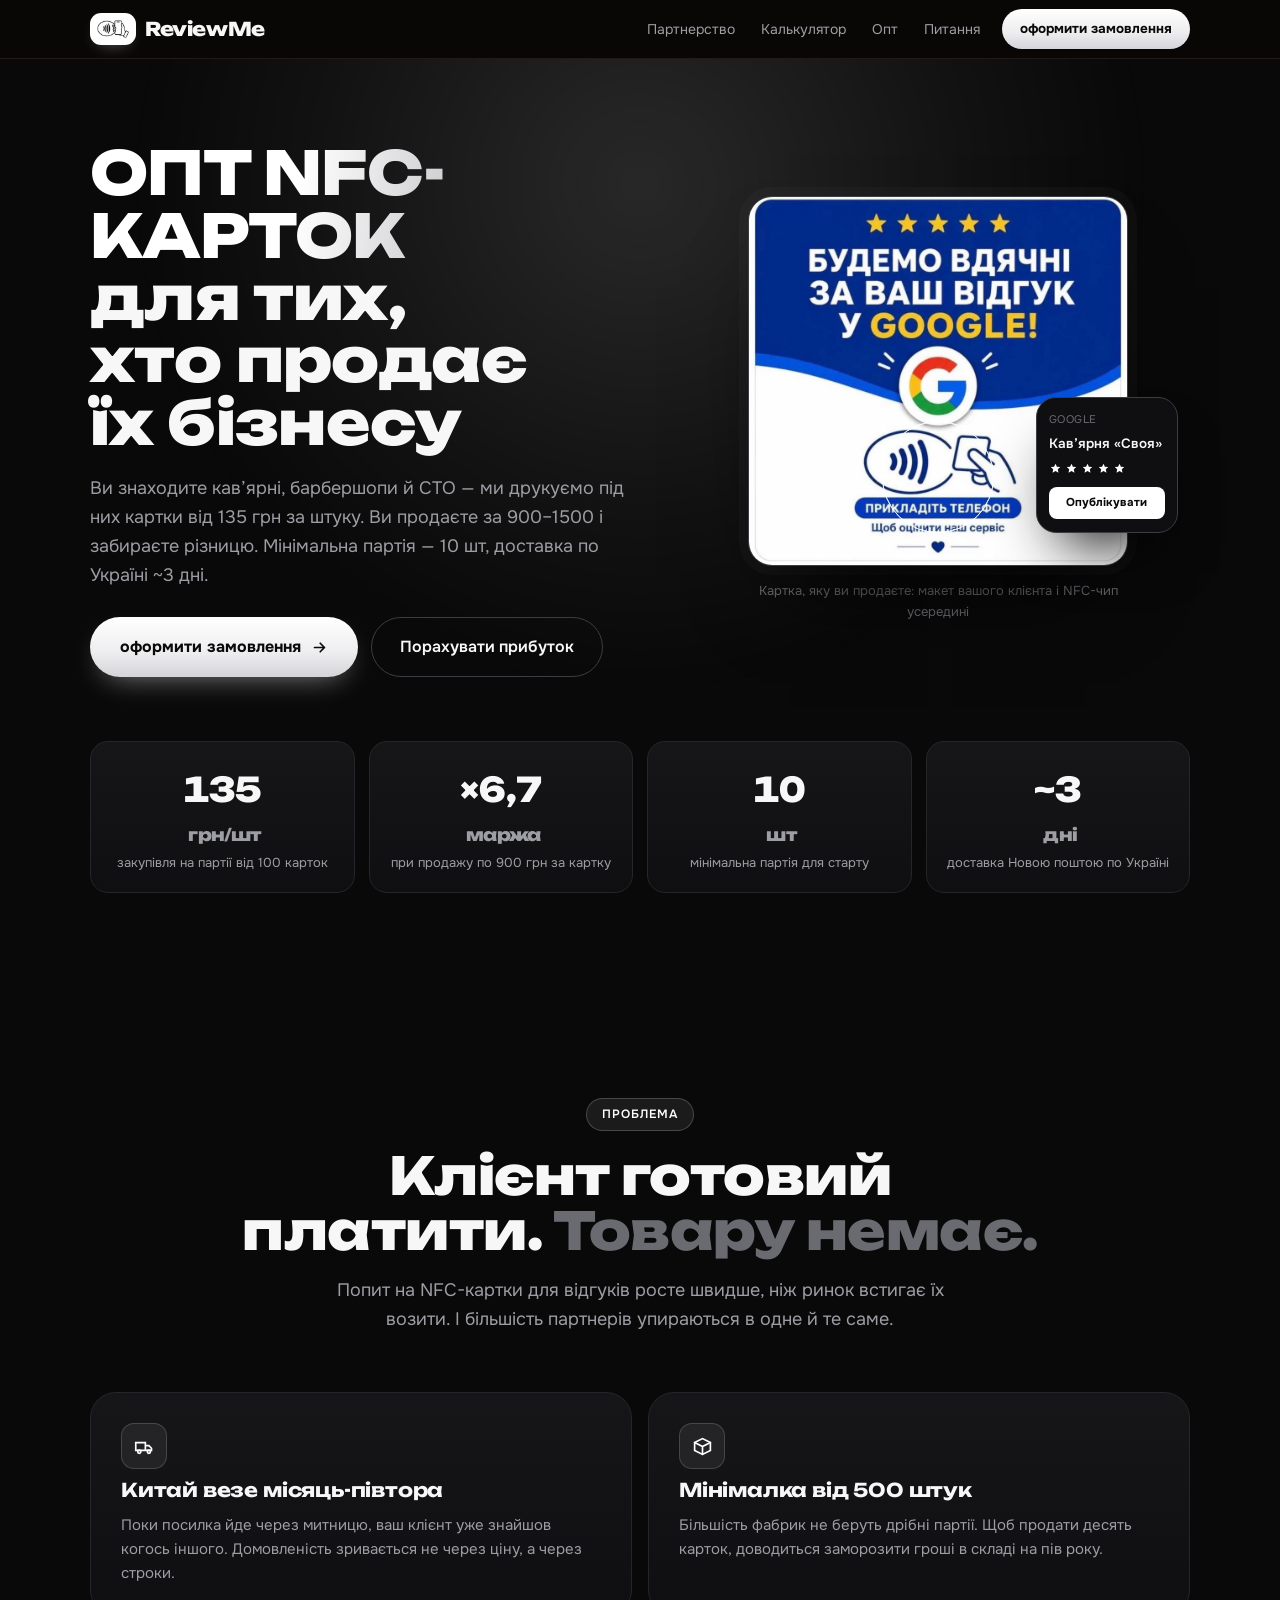
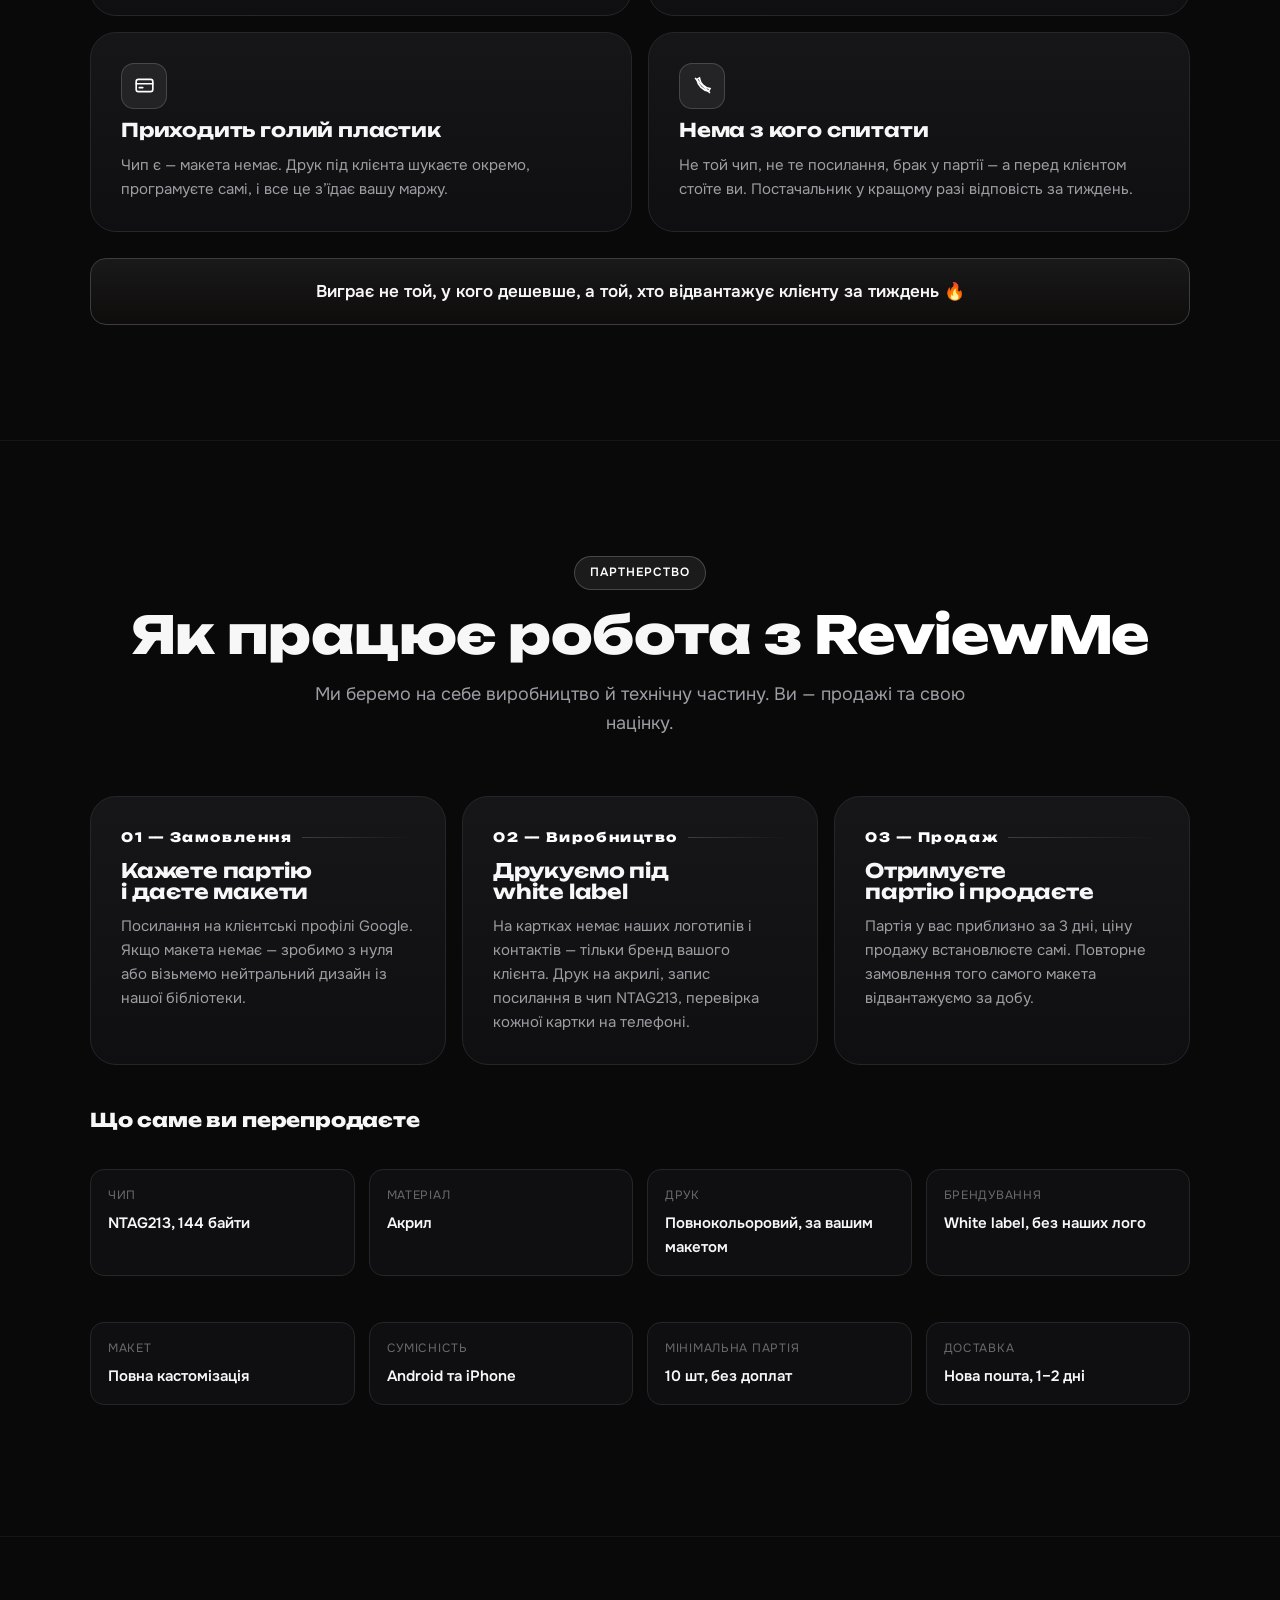
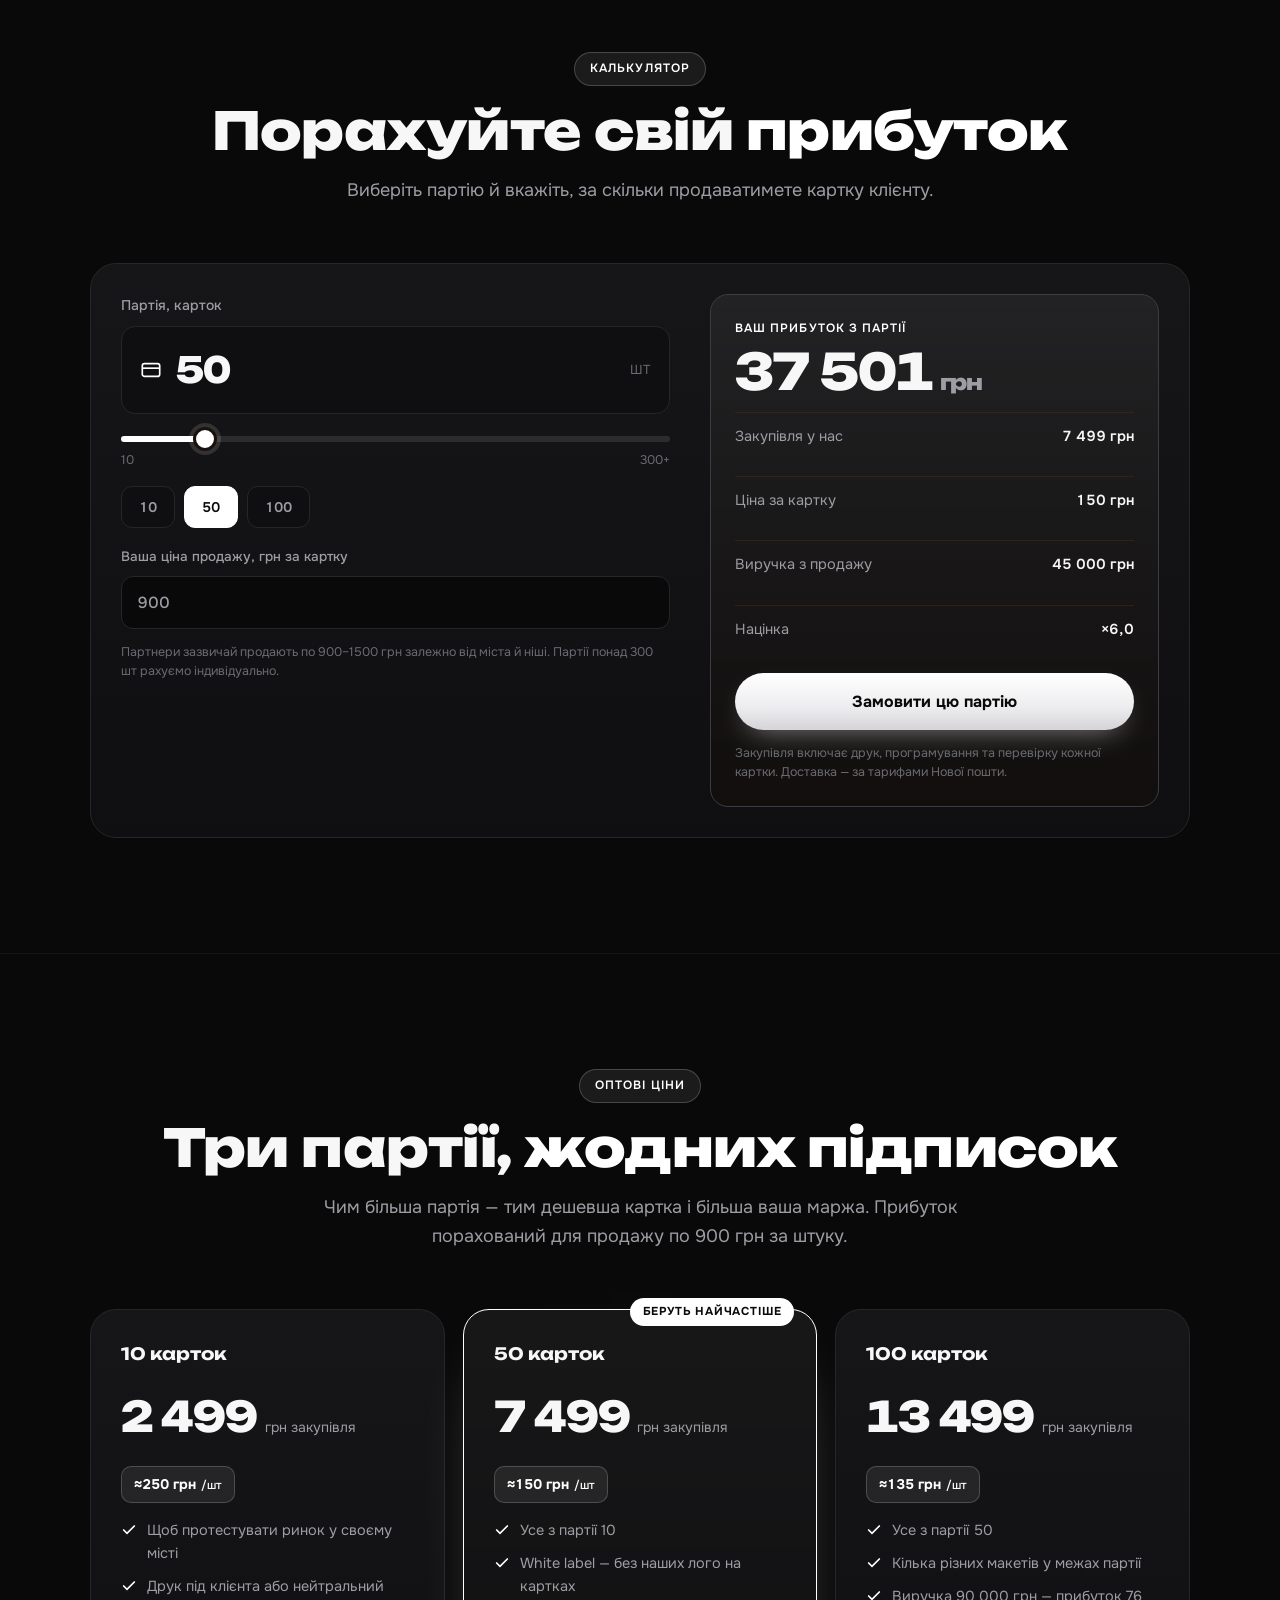
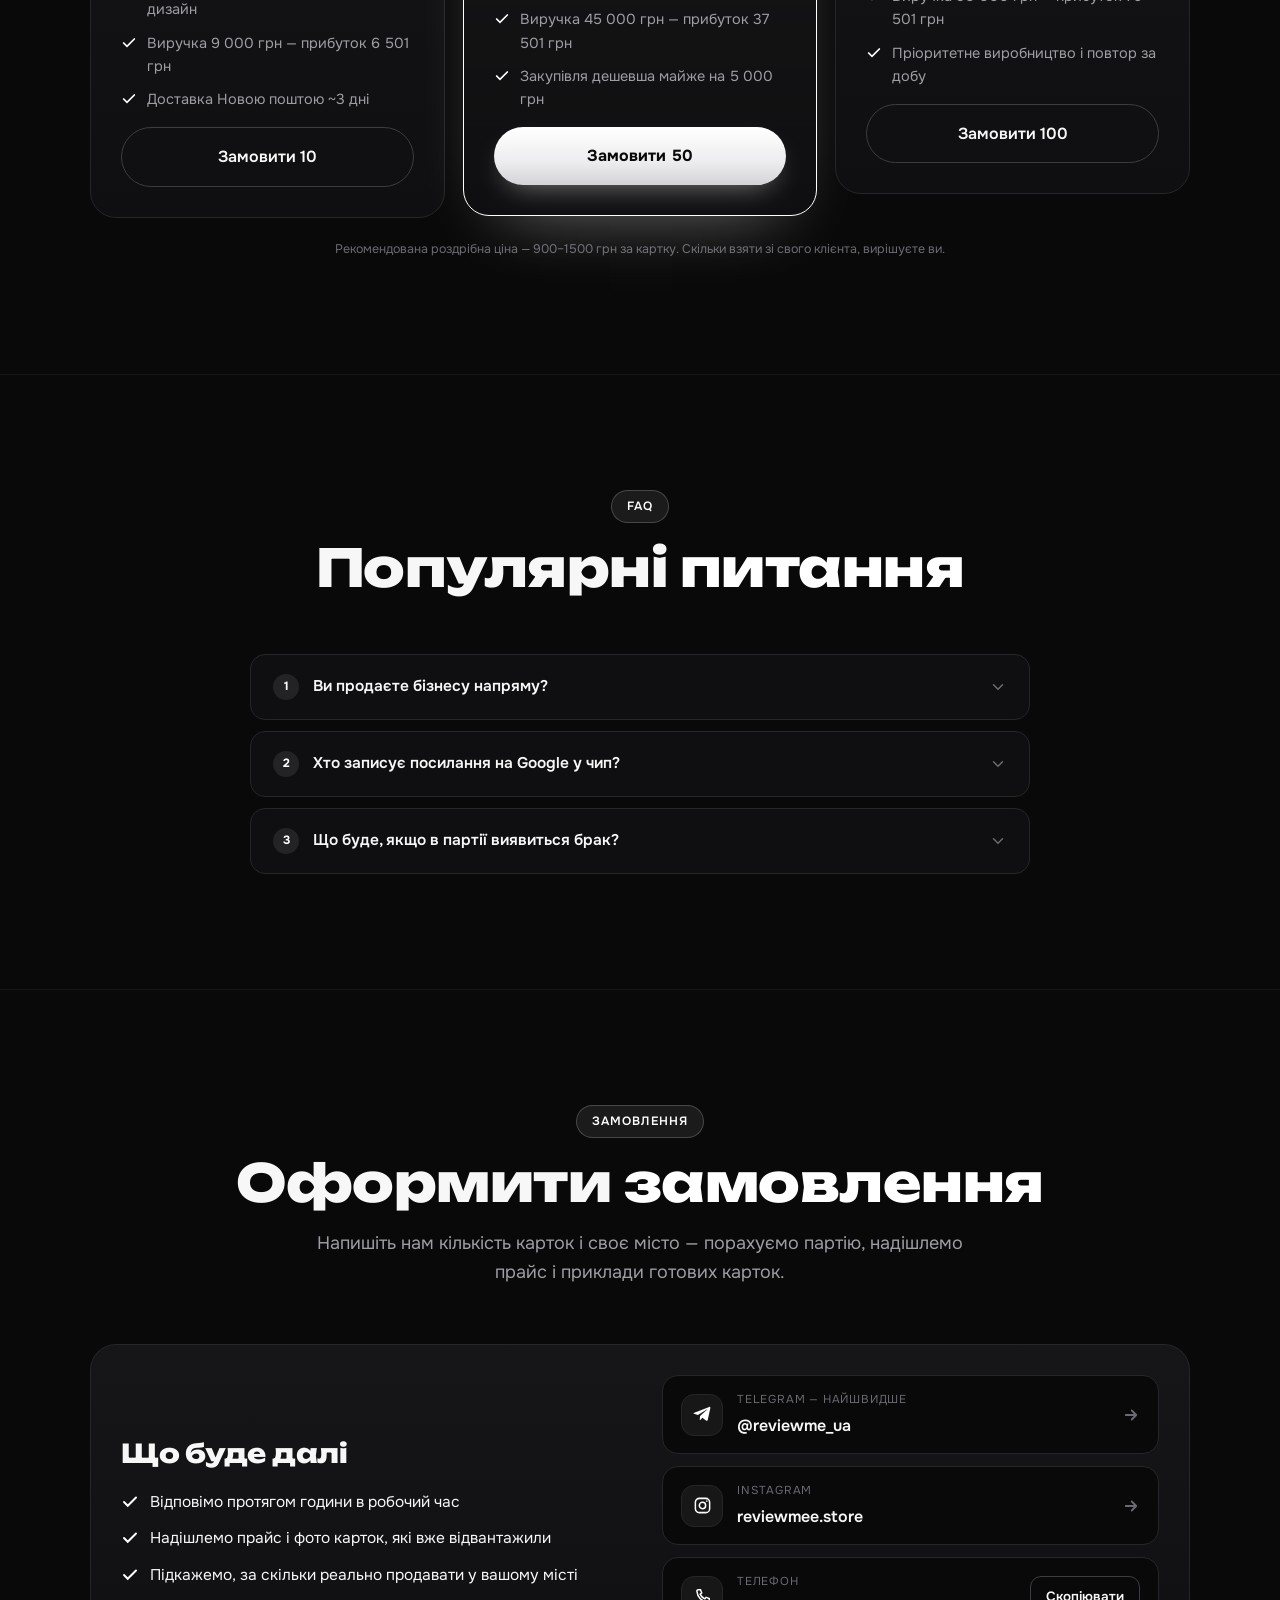
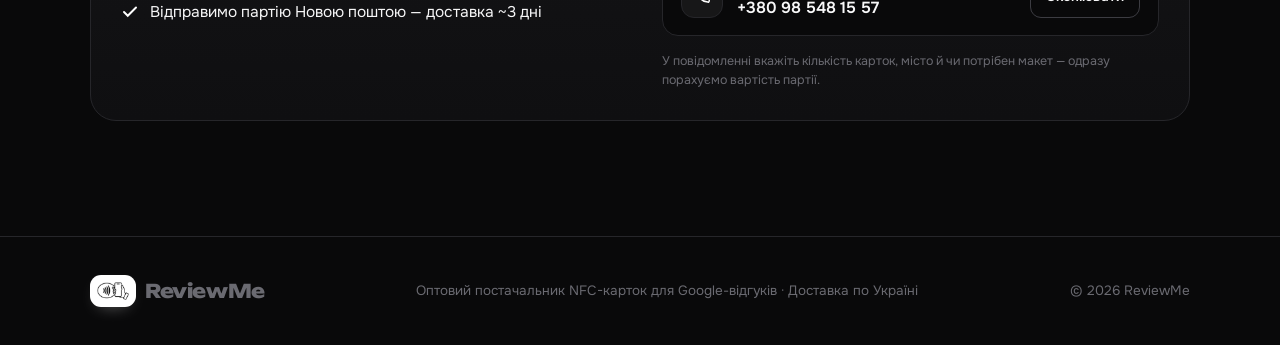
==== commit b1776464: "підняв блок" ====
--- a/index.html
+++ b/index.html
@@ -70,7 +70,6 @@
           <div class="pt">Google</div>
           <div class="pn">Кав’ярня «Своя»</div>
           <div class="pstars"><svg width="13" height="13" aria-hidden="true"><use href="#i-star"/></svg><svg width="13" height="13" aria-hidden="true"><use href="#i-star"/></svg><svg width="13" height="13" aria-hidden="true"><use href="#i-star"/></svg><svg width="13" height="13" aria-hidden="true"><use href="#i-star"/></svg><svg width="13" height="13" aria-hidden="true"><use href="#i-star"/></svg></div>
-          <div class="pbar"></div><div class="pbar"></div>
           <div class="pbtn">Опублікувати</div>
         </div>
       </div>
--- a/css/styles.css
+++ b/css/styles.css
@@ -149,7 +149,7 @@
 .ripple span:nth-child(3){animation-delay:1.7s}
 @keyframes pulse{0%{transform:scale(.4);opacity:.8}100%{transform:scale(1.25);opacity:0}}
 .phone{
-  position:absolute;right:-13%;bottom:-6%;width:142px;
+  position:absolute;right:-13%;bottom:9%;width:142px;
   background:var(--ink-2);border:1px solid var(--line-hot);border-radius:20px;padding:13px 12px;
   box-shadow:0 34px 60px -24px rgba(0,0,0,.95);
 }
